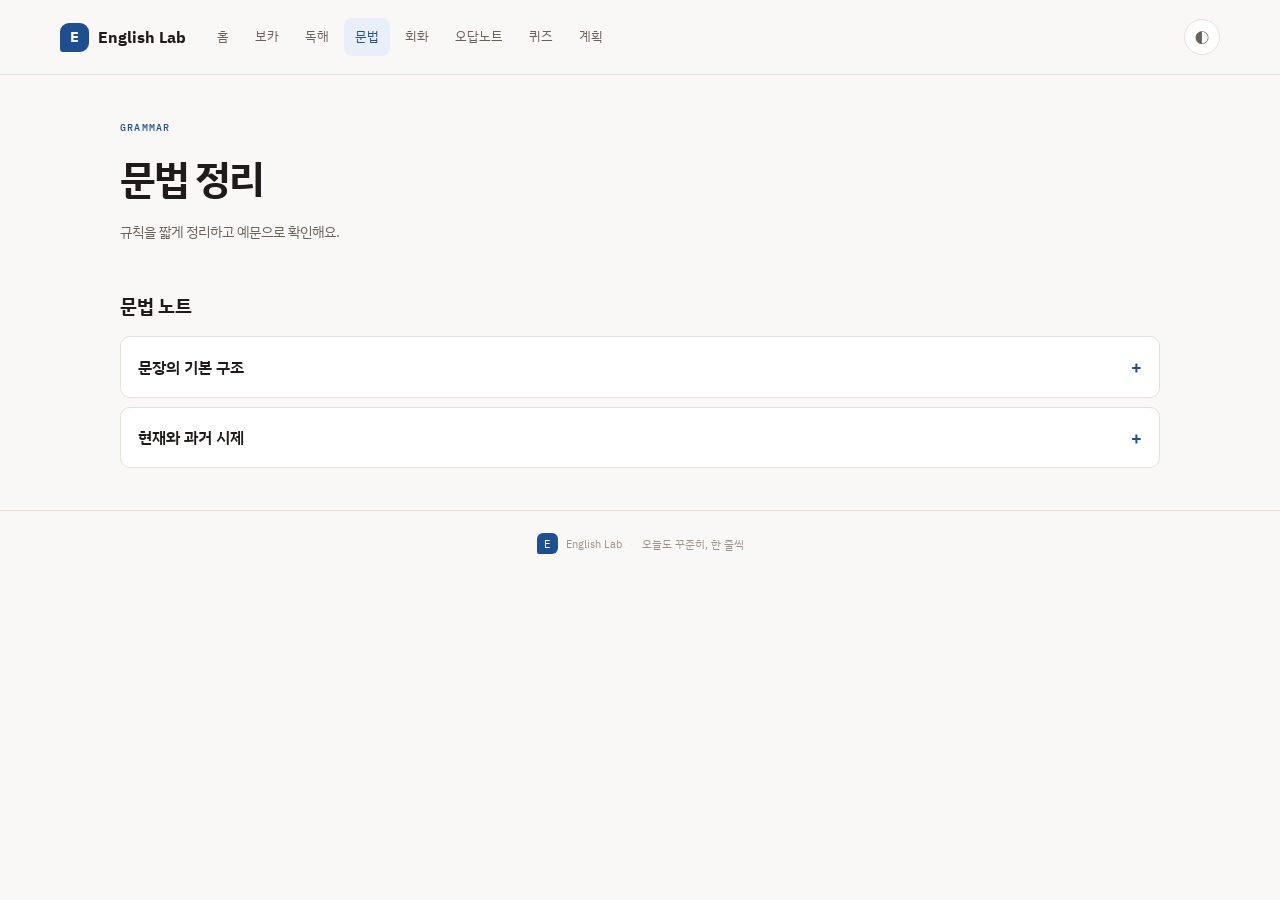
==== pages/grammar.html @ d9759be4 "feat: 영어 학습 사이트 뼈대 구성 Co-authored-by: Copilot <223556219+Copilot@users.noreply.github.com>" ====
<!doctype html>
<html lang="ko"><head>
  <meta charset="utf-8"><meta name="viewport" content="width=device-width, initial-scale=1"><meta name="theme-color" content="#FAF8F6">
  <title>문법 — English Lab</title><link rel="preconnect" href="https://fonts.googleapis.com"><link rel="preconnect" href="https://fonts.gstatic.com" crossorigin>
  <link href="https://fonts.googleapis.com/css2?family=IBM+Plex+Sans+KR:wght@400;600;700&family=IBM+Plex+Mono:wght@400;500&display=swap" rel="stylesheet">
  <link rel="stylesheet" href="../assets/css/style.css"><script src="../assets/js/common.js" defer></script>
</head><body><div id="site-header"></div><main class="container">
  <header class="page-intro"><p class="eyebrow">GRAMMAR</p><h1>문법 정리</h1><p>규칙을 짧게 정리하고 예문으로 확인해요.</p></header>
  <section class="content-section"><h2>문법 노트</h2><div id="grammar-list"></div></section>
</main><div id="site-footer"></div>
<script src="../data/grammar.js"></script><script>
  document.addEventListener("DOMContentLoaded", function () {
    document.getElementById("grammar-list").innerHTML = window.GRAMMAR.map(function (item, index) {
      return '<article class="accordion-item"><button class="accordion-trigger" type="button" aria-expanded="false" aria-controls="grammar-panel-' + index + '">' + item.title + '</button><div class="accordion-panel" id="grammar-panel-' + index + '" hidden><p>' + item.summary + '</p><p>' + item.body + '</p><div class="tag-list">' + item.tags.map(function (tag) { return '<span class="tag">' + tag + "</span>"; }).join("") + "</div></div></article>";
    }).join("");
    document.querySelectorAll(".accordion-trigger").forEach(function (button) {
      button.addEventListener("click", function () {
        var expanded = button.getAttribute("aria-expanded") === "true";
        button.setAttribute("aria-expanded", String(!expanded));
        document.getElementById(button.getAttribute("aria-controls")).hidden = expanded;
      });
    });
  });
</script></body></html>
---- assets/css/style.css ----
:root {
  --paper: #FAF8F6;
  --surface: #FFFFFF;
  --surface-2: #F3F0EC;
  --line: #E6E0D9;
  --ink: #1F1B19;
  --ink-soft: #6B625C;
  --ink-faint: #9C928B;
  --blue: #1E4F8F;
  --blue-soft: #E8EFF8;
  --red: #C0392B;
  --red-soft: #FBEDEB;
  --green: #2E7D52;
  --green-soft: #E7F2EB;
  --shadow: 0 10px 30px rgba(31, 27, 25, 0.05);
  color-scheme: light;
}

@media (prefers-color-scheme: dark) {
  :root:not([data-theme="light"]) {
    --paper: #17191D;
    --surface: #202329;
    --surface-2: #292D34;
    --line: #3A3E46;
    --ink: #F3F0EC;
    --ink-soft: #C1B9B2;
    --ink-faint: #918A84;
    --blue: #91B9EF;
    --blue-soft: #27384F;
    --red: #F08B7E;
    --red-soft: #472C2B;
    --green: #83C69C;
    --green-soft: #263C30;
    --shadow: 0 10px 30px rgba(0, 0, 0, 0.18);
    color-scheme: dark;
  }
}

:root[data-theme="dark"] {
  --paper: #17191D;
  --surface: #202329;
  --surface-2: #292D34;
  --line: #3A3E46;
  --ink: #F3F0EC;
  --ink-soft: #C1B9B2;
  --ink-faint: #918A84;
  --blue: #91B9EF;
  --blue-soft: #27384F;
  --red: #F08B7E;
  --red-soft: #472C2B;
  --green: #83C69C;
  --green-soft: #263C30;
  --shadow: 0 10px 30px rgba(0, 0, 0, 0.18);
  color-scheme: dark;
}

:root[data-theme="light"] { color-scheme: light; }

* { box-sizing: border-box; }
html { min-width: 320px; background: var(--paper); scroll-behavior: smooth; }
body {
  margin: 0;
  color: var(--ink);
  background: var(--paper);
  font-family: "IBM Plex Sans KR", sans-serif;
  line-height: 1.65;
  overflow-x: hidden;
}
a { color: inherit; text-decoration: none; }
button, input { font: inherit; }
button { color: inherit; }
.en { font-family: "IBM Plex Mono", monospace; }
.container { width: min(100% - 32px, 1040px); margin-inline: auto; }

.site-header { position: sticky; z-index: 10; top: 0; border-bottom: 1px solid var(--line); background: var(--paper); }
.header-inner { display: flex; align-items: center; gap: 20px; width: min(100% - 32px, 1160px); height: 68px; margin: auto; }
.brand { display: inline-flex; align-items: center; flex: 0 0 auto; gap: 9px; color: var(--ink); font-size: 16px; font-weight: 700; }
.brand-mark { display: inline-grid; width: 29px; height: 29px; place-items: center; border-radius: 9px 9px 9px 3px; color: var(--surface); background: var(--blue); font-family: "IBM Plex Mono", monospace; font-size: 15px; }
.brand-mark.small { width: 21px; height: 21px; border-radius: 6px 6px 6px 2px; font-size: 11px; }
.site-nav { display: flex; flex: 1; align-items: center; gap: 4px; overflow-x: auto; scrollbar-width: none; }
.site-nav::-webkit-scrollbar { display: none; }
.nav-link { flex: 0 0 auto; padding: 8px 11px; border-radius: 8px; color: var(--ink-soft); font-size: 13px; white-space: nowrap; }
.nav-link:hover, .nav-link[aria-current="page"] { color: var(--blue); background: var(--blue-soft); }
.theme-toggle { display: grid; flex: 0 0 36px; width: 36px; height: 36px; place-items: center; border: 1px solid var(--line); border-radius: 50%; color: var(--ink-soft); background: var(--surface); cursor: pointer; }

.hero { position: relative; padding: 72px 0 64px; border-bottom: 1px solid var(--line); }
.eyebrow { margin: 0 0 8px; color: var(--blue); font-family: "IBM Plex Mono", monospace; font-size: 10px; font-weight: 500; letter-spacing: .12em; }
h1, h2, h3, p { overflow-wrap: anywhere; }
.hero h1 { max-width: 720px; margin: 0; font-size: clamp(34px, 7vw, 56px); letter-spacing: -.055em; line-height: 1.28; }
.ink-accent { color: var(--blue); }
.hero-copy { max-width: 560px; margin: 17px 0 25px; color: var(--ink-soft); font-size: 15px; }
.button-row { display: flex; flex-wrap: wrap; gap: 10px; }
.button { display: inline-flex; min-height: 44px; align-items: center; justify-content: center; gap: 8px; padding: 10px 17px; border: 1px solid transparent; border-radius: 9px; cursor: pointer; font-size: 13px; font-weight: 600; transition: transform .15s ease, background .15s ease; }
.button:hover { transform: translateY(-1px); }
.button-primary { color: var(--surface); background: var(--blue); }
.button-primary:hover { filter: brightness(1.08); }
.button-quiet { border-color: var(--line); background: var(--surface); }
.red-pencil-note { position: absolute; right: 4%; bottom: 32px; color: var(--red); font-size: 13px; font-weight: 600; transform: rotate(-7deg); }

.section-block { padding: 43px 0 0; }
.section-heading { display: flex; align-items: end; justify-content: space-between; gap: 14px; margin-bottom: 18px; }
.section-heading h2, .today-check h2 { margin: 0; font-size: 22px; letter-spacing: -.04em; }
.section-note { color: var(--ink-faint); font-size: 12px; }
.stats-grid { display: grid; grid-template-columns: repeat(2, minmax(0, 1fr)); gap: 12px; }
.stat-card, .category-card { min-width: 0; border: 1px solid var(--line); border-radius: 13px; background: var(--surface); box-shadow: var(--shadow); }
.stat-card { display: flex; min-height: 130px; flex-direction: column; justify-content: center; padding: 18px; }
.stat-card-accent { border-color: var(--blue); background: var(--blue-soft); }
.stat-label, .stat-caption { color: var(--ink-soft); font-size: 12px; }
.stat-card strong { margin: 2px 0; font-family: "IBM Plex Mono", monospace; font-size: 27px; font-weight: 500; }
.stat-caption { color: var(--ink-faint); font-size: 11px; }
.category-grid { display: grid; grid-template-columns: repeat(2, minmax(0, 1fr)); gap: 12px; }
.category-card { position: relative; display: flex; min-height: 156px; flex-direction: column; align-items: flex-start; padding: 17px; transition: transform .15s ease, border-color .15s ease; }
.category-card:hover { transform: translateY(-2px); border-color: var(--blue); }
.category-icon { display: grid; width: 32px; height: 32px; place-items: center; margin-bottom: 13px; border-radius: 9px; color: var(--blue); background: var(--blue-soft); font-family: "IBM Plex Mono", monospace; font-size: 13px; font-weight: 500; }
.category-title { font-size: 16px; font-weight: 700; }
.category-description { margin-top: 3px; color: var(--ink-soft); font-size: 11px; }
.card-arrow { position: absolute; right: 16px; bottom: 16px; color: var(--blue); }
.today-check { position: relative; display: flex; flex-wrap: wrap; align-items: center; justify-content: space-between; gap: 18px; margin: 42px 0 56px; padding: 23px; border: 1px solid var(--line); border-radius: 14px; background: var(--surface-2); }
.today-check p:not(.eyebrow):not(.check-message) { margin: 5px 0 0; color: var(--ink-soft); font-size: 12px; }
.check-message { flex-basis: 100%; margin: -11px 0 0; color: var(--green); font-size: 12px; }

.page-intro { padding: 45px 0 25px; }
.page-intro h1 { margin: 0; font-size: clamp(29px, 6vw, 40px); letter-spacing: -.05em; }
.page-intro > p:last-child { max-width: 650px; margin: 9px 0 0; color: var(--ink-soft); font-size: 14px; }
.content-section { margin: 15px 0 42px; }
.content-section h2 { margin: 0 0 14px; font-size: 19px; }
.panel { padding: 20px; border: 1px solid var(--line); border-radius: 13px; background: var(--surface); }
.placeholder { display: grid; min-height: 130px; place-items: center; padding: 20px; border: 1px dashed var(--ink-faint); border-radius: 12px; color: var(--ink-faint); background: var(--surface); text-align: center; font-size: 13px; }
.form-row { display: flex; flex-wrap: wrap; align-items: end; gap: 12px; }
.field { display: grid; gap: 6px; color: var(--ink-soft); font-size: 12px; }
.field input { width: min(100%, 190px); min-height: 43px; padding: 9px 12px; border: 1px solid var(--line); border-radius: 8px; color: var(--ink); background: var(--paper); }
.helper-text { margin: 12px 0 0; color: var(--ink-faint); font-size: 11px; }
.list-stack { display: grid; gap: 12px; }
.note-card { padding: 19px; border: 1px solid var(--line); border-radius: 12px; background: var(--surface); }
.note-card h3 { margin: 0 0 6px; font-size: 16px; }
.note-card p { margin: 6px 0 0; color: var(--ink-soft); font-size: 13px; }
.tag-list { display: flex; flex-wrap: wrap; gap: 6px; margin-top: 12px; }
.tag { padding: 3px 9px; border-radius: 99px; color: var(--blue); background: var(--blue-soft); font-size: 10px; }
.accordion-item { overflow: hidden; border: 1px solid var(--line); border-radius: 10px; background: var(--surface); }
.accordion-item + .accordion-item { margin-top: 9px; }
.accordion-trigger { display: flex; width: 100%; align-items: center; justify-content: space-between; gap: 15px; padding: 15px 17px; border: 0; background: transparent; text-align: left; cursor: pointer; font-weight: 600; }
.accordion-trigger::after { content: "+"; color: var(--blue); font-family: "IBM Plex Mono", monospace; font-size: 18px; }
.accordion-trigger[aria-expanded="true"]::after { content: "−"; }
.accordion-panel { padding: 0 17px 16px; color: var(--ink-soft); font-size: 13px; }
.accordion-panel[hidden] { display: none; }
.english-sentence { display: block; margin: 10px 0; color: var(--blue); font-size: 14px; }
.strategy-grid { display: grid; gap: 12px; }
.mistake-card { border-left: 3px solid var(--red); }
.answer-wrong, .answer-right { display: block; margin-top: 7px; padding: 9px 11px; border-radius: 7px; font-size: 13px; }
.answer-wrong { color: var(--red); background: var(--red-soft); }
.answer-right { color: var(--green); background: var(--green-soft); }
.quiz-card { max-width: 680px; margin: 0 auto; }
.quiz-count { color: var(--ink-faint); font-family: "IBM Plex Mono", monospace; font-size: 11px; }
.quiz-prompt { margin: 7px 0 18px; font-size: 20px; }
.quiz-options { display: grid; gap: 9px; }
.quiz-option { width: 100%; padding: 12px 14px; border: 1px solid var(--line); border-radius: 9px; background: var(--surface); text-align: left; cursor: pointer; }
.quiz-option:hover:not(:disabled) { border-color: var(--blue); background: var(--blue-soft); }
.quiz-option:disabled { cursor: default; }
.quiz-option.correct { border-color: var(--green); color: var(--green); background: var(--green-soft); }
.quiz-option.incorrect { border-color: var(--red); color: var(--red); background: var(--red-soft); }
.quiz-feedback { min-height: 28px; margin: 14px 0; color: var(--ink-soft); font-size: 13px; }
.quiz-actions { display: flex; justify-content: space-between; gap: 12px; }
.plan-list { display: grid; gap: 9px; }
.plan-item { display: flex; align-items: flex-start; gap: 12px; padding: 13px 15px; border: 1px solid var(--line); border-radius: 10px; background: var(--surface); }
.plan-item input { width: 18px; height: 18px; flex: 0 0 18px; margin: 3px 0 0; accent-color: var(--green); }
.plan-week { display: block; color: var(--blue); font-family: "IBM Plex Mono", monospace; font-size: 10px; }
.plan-title { font-weight: 600; font-size: 13px; }
.plan-item.is-done .plan-title { color: var(--ink-faint); text-decoration: line-through; }
.plan-progress { margin: 0 0 13px; color: var(--ink-soft); font-size: 12px; }

.site-footer { border-top: 1px solid var(--line); }
.site-footer p { display: flex; align-items: center; justify-content: center; gap: 8px; width: min(100% - 32px, 1040px); margin: auto; padding: 22px 0; color: var(--ink-faint); font-size: 11px; }
.footer-divider { color: var(--line); }

@media (min-width: 700px) {
  .header-inner { height: 74px; }
  .hero { padding: 92px 0 82px; }
  .stats-grid { grid-template-columns: repeat(4, minmax(0, 1fr)); }
  .category-grid { grid-template-columns: repeat(4, minmax(0, 1fr)); }
  .category-card { min-height: 176px; padding: 20px; }
  .strategy-grid { grid-template-columns: repeat(3, minmax(0, 1fr)); }
  .content-section { margin-top: 23px; }
}

@media (max-width: 520px) {
  .header-inner { gap: 10px; }
  .brand { gap: 6px; font-size: 14px; }
  .site-nav { gap: 0; }
  .nav-link { padding: 8px 9px; font-size: 12px; }
  .theme-toggle { flex-basis: 33px; width: 33px; height: 33px; }
  .hero { padding-top: 55px; }
  .red-pencil-note { right: 2px; bottom: 13px; }
  .section-heading { align-items: flex-start; }
  .section-note { max-width: 110px; padding-top: 15px; text-align: right; }
  .today-check { align-items: flex-start; flex-direction: column; }
}
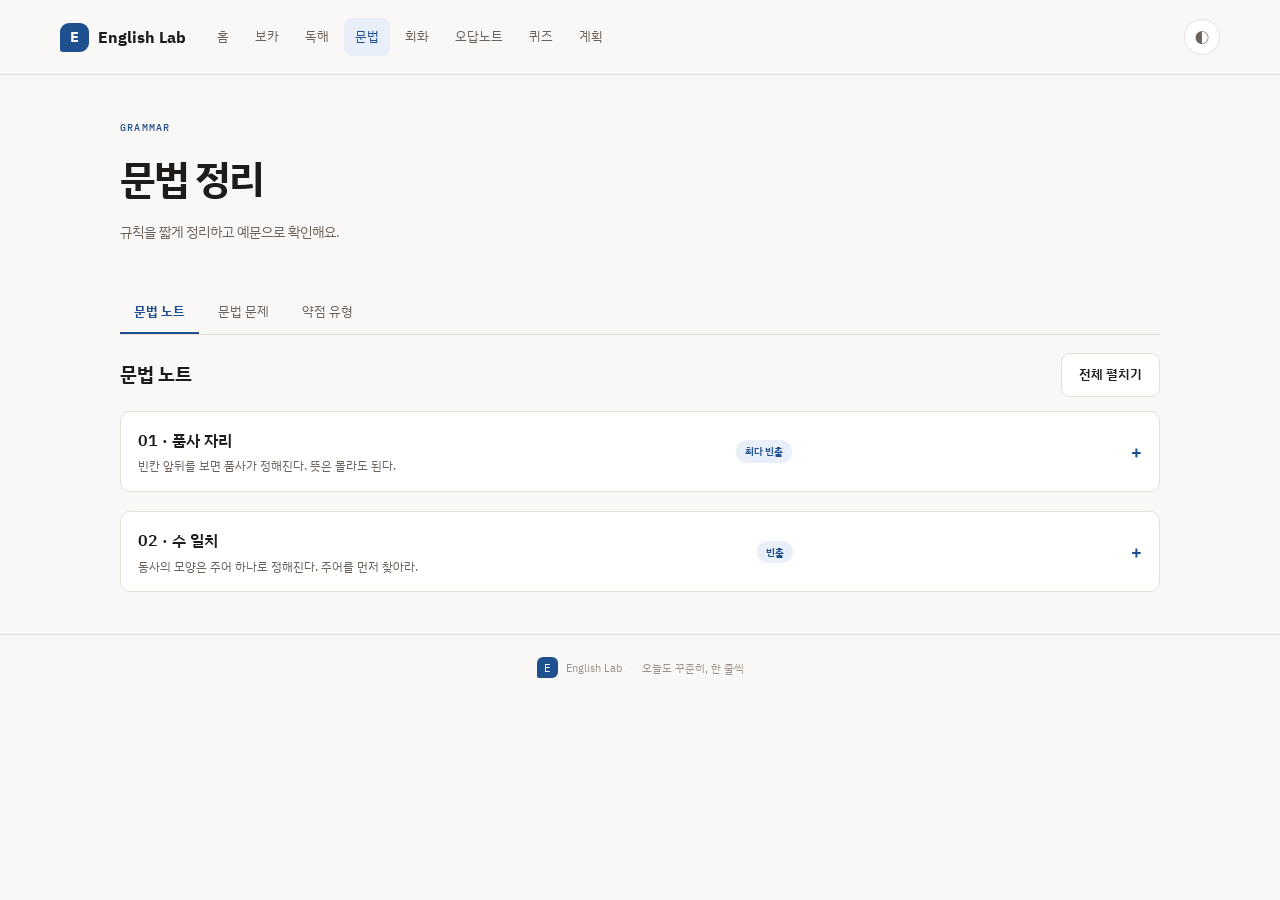
==== commit 615f292c: "feat: 문법 카테고리 3탭 구조와 샘플 토픽 2개 추가 Co-authored-by: Copilot <223556219+Copilot@users.noreply.github.com" ====
--- a/pages/grammar.html
+++ b/pages/grammar.html
@@ -1,24 +1,49 @@
 <!doctype html>
-<html lang="ko"><head>
-  <meta charset="utf-8"><meta name="viewport" content="width=device-width, initial-scale=1"><meta name="theme-color" content="#FAF8F6">
-  <title>문법 — English Lab</title><link rel="preconnect" href="https://fonts.googleapis.com"><link rel="preconnect" href="https://fonts.gstatic.com" crossorigin>
+<html lang="ko">
+<head>
+  <meta charset="utf-8">
+  <meta name="viewport" content="width=device-width, initial-scale=1">
+  <meta name="theme-color" content="#FAF8F6">
+  <title>문법 — English Lab</title>
+  <link rel="preconnect" href="https://fonts.googleapis.com">
+  <link rel="preconnect" href="https://fonts.gstatic.com" crossorigin>
   <link href="https://fonts.googleapis.com/css2?family=IBM+Plex+Sans+KR:wght@400;600;700&family=IBM+Plex+Mono:wght@400;500&display=swap" rel="stylesheet">
-  <link rel="stylesheet" href="../assets/css/style.css"><script src="../assets/js/common.js" defer></script>
-</head><body><div id="site-header"></div><main class="container">
-  <header class="page-intro"><p class="eyebrow">GRAMMAR</p><h1>문법 정리</h1><p>규칙을 짧게 정리하고 예문으로 확인해요.</p></header>
-  <section class="content-section"><h2>문법 노트</h2><div id="grammar-list"></div></section>
-</main><div id="site-footer"></div>
-<script src="../data/grammar.js"></script><script>
-  document.addEventListener("DOMContentLoaded", function () {
-    document.getElementById("grammar-list").innerHTML = window.GRAMMAR.map(function (item, index) {
-      return '<article class="accordion-item"><button class="accordion-trigger" type="button" aria-expanded="false" aria-controls="grammar-panel-' + index + '">' + item.title + '</button><div class="accordion-panel" id="grammar-panel-' + index + '" hidden><p>' + item.summary + '</p><p>' + item.body + '</p><div class="tag-list">' + item.tags.map(function (tag) { return '<span class="tag">' + tag + "</span>"; }).join("") + "</div></div></article>";
-    }).join("");
-    document.querySelectorAll(".accordion-trigger").forEach(function (button) {
-      button.addEventListener("click", function () {
-        var expanded = button.getAttribute("aria-expanded") === "true";
-        button.setAttribute("aria-expanded", String(!expanded));
-        document.getElementById(button.getAttribute("aria-controls")).hidden = expanded;
-      });
-    });
-  });
-</script></body></html>
+  <link rel="stylesheet" href="../assets/css/style.css">
+  <script src="../assets/js/common.js" defer></script>
+  <script src="../assets/js/grammar.js" defer></script>
+</head>
+<body>
+  <div id="site-header"></div>
+  <main class="container">
+    <header class="page-intro">
+      <p class="eyebrow">GRAMMAR</p>
+      <h1>문법 정리</h1>
+      <p>규칙을 짧게 정리하고 예문으로 확인해요.</p>
+    </header>
+    <section class="content-section grammar-workspace">
+      <div class="vocab-tabs" role="tablist" aria-label="문법 학습 메뉴">
+        <button class="vocab-tab" id="grammar-tab-notes" type="button" role="tab" aria-controls="grammar-panel-notes" aria-selected="true">문법 노트</button>
+        <button class="vocab-tab" id="grammar-tab-quiz" type="button" role="tab" aria-controls="grammar-panel-quiz" aria-selected="false" tabindex="-1">문법 문제</button>
+        <button class="vocab-tab" id="grammar-tab-weak" type="button" role="tab" aria-controls="grammar-panel-weak" aria-selected="false" tabindex="-1">약점 유형</button>
+      </div>
+      <section class="vocab-tab-panel" id="grammar-panel-notes" role="tabpanel" aria-labelledby="grammar-tab-notes">
+        <div class="grammar-notes-heading">
+          <h2>문법 노트</h2>
+          <button class="button button-quiet" id="grammar-expand-toggle" type="button" aria-expanded="false">전체 펼치기</button>
+        </div>
+        <div id="grammar-list" class="grammar-list"></div>
+      </section>
+      <section class="vocab-tab-panel" id="grammar-panel-quiz" role="tabpanel" aria-labelledby="grammar-tab-quiz" hidden>
+        <h2>문법 문제</h2>
+        <div class="placeholder">문제 데이터 준비 중</div>
+      </section>
+      <section class="vocab-tab-panel" id="grammar-panel-weak" role="tabpanel" aria-labelledby="grammar-tab-weak" hidden>
+        <h2>약점 유형</h2>
+        <div class="placeholder">문법 문제 데이터가 쌓이면 유형별 정답률과 약점 유형을 여기에 보여드릴게요.</div>
+      </section>
+    </section>
+  </main>
+  <div id="site-footer"></div>
+  <script src="../data/grammar.js"></script>
+</body>
+</html>
--- a/assets/css/style.css
+++ b/assets/css/style.css
@@ -104,6 +104,11 @@
 .stats-grid { display: grid; grid-template-columns: repeat(2, minmax(0, 1fr)); gap: 12px; }
 .stat-card, .category-card { min-width: 0; border: 1px solid var(--line); border-radius: 13px; background: var(--surface); box-shadow: var(--shadow); }
 .stat-card { display: flex; min-height: 130px; flex-direction: column; justify-content: center; padding: 18px; }
+.due-review-card { color: inherit; transition: transform .15s ease, border-color .15s ease, background .15s ease; }
+.due-review-card[aria-disabled="true"] { cursor: default; }
+.due-review-card.has-due-words { border-color: var(--red); color: var(--red); background: var(--red-soft); }
+.due-review-card.has-due-words .stat-label, .due-review-card.has-due-words .stat-caption { color: var(--red); }
+.due-review-card.has-due-words:hover { transform: translateY(-2px); }
 .stat-card-accent { border-color: var(--blue); background: var(--blue-soft); }
 .stat-label, .stat-caption { color: var(--ink-soft); font-size: 12px; }
 .stat-card strong { margin: 2px 0; font-family: "IBM Plex Mono", monospace; font-size: 27px; font-weight: 500; }
@@ -134,6 +139,98 @@
 .note-card { padding: 19px; border: 1px solid var(--line); border-radius: 12px; background: var(--surface); }
 .note-card h3 { margin: 0 0 6px; font-size: 16px; }
 .note-card p { margin: 6px 0 0; color: var(--ink-soft); font-size: 13px; }
+.vocab-controls { display: grid; grid-template-columns: auto auto minmax(180px, 1fr) auto; align-items: end; gap: 12px; margin-bottom: 12px; padding: 15px; border: 1px solid var(--line); border-radius: 12px; background: var(--surface-2); }
+.vocab-controls select, .vocab-controls input { min-width: 0; min-height: 43px; padding: 9px 12px; border: 1px solid var(--line); border-radius: 8px; color: var(--ink); background: var(--surface); }
+.vocab-controls select { min-width: 105px; }
+.vocab-search-field input { width: 100%; }
+.vocab-hide-toggle { white-space: nowrap; }
+.vocab-day-navigation { display: flex; justify-content: space-between; gap: 10px; margin: 10px 0; }
+.vocab-day-navigation[hidden] { display: none; }
+.vocab-day-navigation .button { min-width: 130px; }
+.vocab-membership { color: var(--ink-faint); font-size: 9px; }
+.vocab-track-prompt { min-height: 78px; }
+.vocab-track-summary { display: grid; grid-template-columns: repeat(3, minmax(0, 1fr)); gap: 10px; }
+.vocab-track-count { display: flex; align-items: center; justify-content: space-between; gap: 8px; padding: 14px; border: 1px solid var(--line); border-radius: 10px; background: var(--surface); color: var(--ink-soft); font-size: 12px; }
+.vocab-track-count strong { color: var(--blue); font-family: "IBM Plex Mono", monospace; font-weight: 500; }
+.vocab-result-count { margin: 0 0 9px; color: var(--ink-faint); font-size: 11px; }
+.vocab-list { display: grid; gap: 20px; }
+.vocab-table { width: 100%; table-layout: fixed; border: 1px solid var(--line); border-spacing: 0; border-radius: 12px; background: var(--surface); }
+.vocab-table caption { padding: 0 0 9px; color: var(--blue); font-family: "IBM Plex Mono", monospace; font-size: 12px; font-weight: 500; text-align: left; }
+.vocab-table th, .vocab-table td { padding: 9px 12px; border-bottom: 1px solid var(--line); overflow-wrap: anywhere; text-align: left; vertical-align: middle; font-size: 12px; }
+.vocab-table th { color: var(--ink-soft); background: var(--surface-2); font-size: 11px; }
+.vocab-table th:nth-child(1) { width: 34%; }
+.vocab-table th:nth-child(2) { width: 15%; }
+.vocab-table th:nth-child(3) { width: 51%; }
+.vocab-entry-row { cursor: pointer; }
+.vocab-entry-row:hover { background: var(--surface-2); }
+.vocab-entry-row[aria-expanded="true"] { background: var(--blue-soft); }
+.vocab-expand-button { display: inline-flex; max-width: 100%; align-items: baseline; gap: 8px; padding: 0; border: 0; color: inherit; background: transparent; text-align: left; cursor: pointer; }
+.vocab-word, .vocab-pos, .vocab-pos-inline, .vocab-example, .vocab-example-ko { display: block; }
+.vocab-word { color: var(--blue); font-size: 13px; font-weight: 500; }
+.vocab-pos, .vocab-pos-inline { color: var(--ink-faint); font-size: 10px; }
+.vocab-pos-inline { display: none; }
+.vocab-meaning-hidden { min-width: 74px; padding: 4px 8px; border: 1px solid var(--line); border-radius: 5px; color: var(--ink-faint); background: var(--surface-2); cursor: pointer; font-size: 10px; }
+.vocab-detail-row[hidden] { display: none; }
+.vocab-detail-row td { width: 100%; padding: 0; background: var(--surface-2); }
+.vocab-table tbody .vocab-detail-row { display: table-row; }
+.vocab-table tbody .vocab-detail-row[hidden] { display: none; }
+.vocab-table tbody .vocab-detail-row td { display: table-cell; }
+.vocab-detail-panel { display: grid; gap: 6px; width: 100%; padding: 10px 16px; }
+.vocab-detail-section { margin: 0; color: var(--ink-soft); font-size: 12px; }
+.vocab-detail-label { display: block; margin-bottom: 4px; color: var(--ink-faint); font-size: 10px; }
+.vocab-example { color: var(--blue); font-size: 12px; }
+.vocab-example-ko { margin-top: 2px; color: var(--ink-soft); font-size: 11px; }
+.vocab-tags { margin-top: 0; }
+.vocab-recall-row { display: flex; align-items: baseline; justify-content: space-between; gap: 12px; }
+.vocab-inline-tags { flex: 0 0 auto; color: var(--ink-faint); font-size: 10px; text-align: right; }
+.vocab-tabs { display: flex; gap: 5px; margin-bottom: 18px; border-bottom: 1px solid var(--line); }
+.vocab-tab { padding: 10px 14px; border: 0; border-bottom: 2px solid transparent; color: var(--ink-soft); background: transparent; cursor: pointer; font-size: 13px; }
+.vocab-tab[aria-selected="true"] { border-bottom-color: var(--blue); color: var(--blue); font-weight: 700; }
+.vocab-tab-panel[hidden], .vocab-exam-stage[hidden] { display: none; }
+.vocab-tab-panel h2 { margin: 0 0 14px; font-size: 19px; }
+.vocab-exam-settings { display: grid; grid-template-columns: repeat(4, minmax(0, 1fr)); align-items: end; gap: 14px; }
+.vocab-exam-settings select { width: 100%; min-width: 0; min-height: 43px; padding: 9px 12px; border: 1px solid var(--line); border-radius: 8px; color: var(--ink); background: var(--surface); }
+.vocab-exam-settings .button { justify-self: start; }
+.vocab-exam-message { grid-column: 1 / -1; margin: 0; color: var(--red); font-size: 12px; }
+.vocab-exam-stage { margin-top: 16px; scroll-margin-top: 90px; }
+.vocab-question { max-width: 700px; margin-inline: auto; }
+.vocab-question-prompt { margin: 8px 0 18px; color: var(--ink); font-size: 19px; line-height: 1.6; overflow-wrap: anywhere; }
+.vocab-next-button { margin-top: 16px; }
+.vocab-quiz-feedback p { margin: 5px 0; }
+.vocab-results h3 { margin: 2px 0; font-size: 24px; }
+.vocab-result-rate { margin: 0; color: var(--green); font-size: 14px; font-weight: 600; }
+.vocab-result-misses { margin-top: 22px; }
+.vocab-result-misses h4 { margin: 0 0 9px; font-size: 14px; }
+.vocab-result-miss { padding: 11px 0; border-top: 1px solid var(--line); }
+.vocab-result-miss strong, .vocab-result-miss span { margin-right: 10px; }
+.vocab-result-miss strong { color: var(--blue); }
+.vocab-result-miss p { margin: 5px 0 0; color: var(--ink-soft); font-size: 12px; }
+.vocab-result-actions { margin-top: 18px; }
+.vocab-wrong-card { border-left: 3px solid var(--red); }
+.vocab-wrong-card h3 { color: var(--red); }
+.vocab-wrong-meta { display: block; margin-top: 8px; color: var(--ink-faint); font-size: 10px; }
+#vocab-wrong-start { margin-top: 14px; }
+.vocab-review-summary { display: grid; grid-template-columns: repeat(3, minmax(0, 1fr)); gap: 10px; margin-bottom: 24px; }
+.vocab-review-stat { display: flex; min-width: 0; flex-direction: column; gap: 4px; padding: 14px; border: 1px solid var(--line); border-radius: 11px; background: var(--surface); }
+.vocab-review-stat span { color: var(--ink-soft); font-size: 11px; }
+.vocab-review-stat strong { color: var(--blue); font-family: "IBM Plex Mono", monospace; font-size: 22px; font-weight: 500; }
+.vocab-review-stat:first-child strong { color: var(--red); }
+.vocab-review-section { margin-top: 28px; }
+.vocab-review-section h3 { margin: 0 0 12px; font-size: 16px; }
+.vocab-due-card { border-left: 3px solid var(--red); }
+.vocab-due-heading { display: flex; flex-wrap: wrap; align-items: baseline; gap: 6px 10px; }
+.vocab-due-heading h4 { margin: 0; color: var(--blue); font-size: 16px; }
+.vocab-due-heading .vocab-pos { display: inline; }
+.vocab-review-badge { margin-left: auto; color: var(--ink-faint); font-size: 10px; }
+.vocab-due-meaning { color: var(--ink); font-size: 14px; font-weight: 600; }
+.vocab-due-tip { margin: 10px 0 !important; color: var(--red); font-size: 15px !important; font-weight: 600; }
+.vocab-due-example { color: var(--blue) !important; font-size: 12px !important; }
+.vocab-due-translation, .vocab-due-distractors { color: var(--ink-soft); font-size: 11px !important; }
+#vocab-review-start { margin-top: 14px; }
+.vocab-weak-table { width: 100%; table-layout: fixed; border: 1px solid var(--line); border-spacing: 0; border-radius: 11px; background: var(--surface); }
+.vocab-weak-table th, .vocab-weak-table td { padding: 10px 12px; border-bottom: 1px solid var(--line); overflow-wrap: anywhere; text-align: left; font-size: 12px; }
+.vocab-weak-table th { color: var(--ink-soft); background: var(--surface-2); font-size: 11px; }
+.vocab-weak-table tbody tr:last-child td { border-bottom: 0; }
 .tag-list { display: flex; flex-wrap: wrap; gap: 6px; margin-top: 12px; }
 .tag { padding: 3px 9px; border-radius: 99px; color: var(--blue); background: var(--blue-soft); font-size: 10px; }
 .accordion-item { overflow: hidden; border: 1px solid var(--line); border-radius: 10px; background: var(--surface); }
@@ -143,6 +240,32 @@
 .accordion-trigger[aria-expanded="true"]::after { content: "−"; }
 .accordion-panel { padding: 0 17px 16px; color: var(--ink-soft); font-size: 13px; }
 .accordion-panel[hidden] { display: none; }
+.grammar-notes-heading { display: flex; align-items: center; justify-content: space-between; gap: 12px; margin-bottom: 14px; }
+.grammar-notes-heading h2 { margin: 0; font-size: 19px; }
+.grammar-list { display: grid; gap: 10px; }
+.grammar-topic-trigger { align-items: center; }
+.grammar-topic-summary { display: grid; min-width: 0; gap: 3px; }
+.grammar-topic-heading { color: var(--ink); }
+.grammar-topic-one-line { color: var(--ink-soft); font-size: 12px; font-weight: 400; }
+.grammar-weight { flex: 0 0 auto; padding: 3px 9px; border-radius: 99px; color: var(--blue); background: var(--blue-soft); font-size: 10px; }
+.grammar-topic-panel { display: grid; gap: 18px; padding-top: 2px; }
+.grammar-detail-section { min-width: 0; }
+.grammar-detail-section h3 { margin: 0 0 8px; color: var(--ink); font-size: 14px; }
+.grammar-detail-section > p { margin: 0; white-space: pre-line; }
+.grammar-table-scroll { max-width: 100%; overflow-x: auto; border: 1px solid var(--line); border-radius: 9px; }
+.grammar-table { width: 100%; min-width: 390px; border-collapse: collapse; background: var(--surface); }
+.grammar-table th, .grammar-table td { padding: 9px 11px; border-bottom: 1px solid var(--line); text-align: left; vertical-align: top; }
+.grammar-table th { color: var(--ink-soft); background: var(--surface-2); font-size: 11px; }
+.grammar-table td { color: var(--ink); font-size: 12px; }
+.grammar-table tbody tr:last-child td { border-bottom: 0; }
+.grammar-examples { display: grid; gap: 8px; }
+.grammar-example-card { min-width: 0; padding: 10px 12px; border: 1px solid var(--line); border-radius: 9px; background: var(--surface); }
+.grammar-example-card p { margin: 0; overflow-wrap: anywhere; }
+.grammar-example-good { color: var(--green); }
+.grammar-example-bad { margin-top: 4px !important; color: var(--red); text-decoration: line-through; }
+.grammar-example-note { margin-top: 6px !important; color: var(--ink-faint); font-size: 11px; }
+.grammar-trap { padding: 11px 13px; border-left: 3px solid var(--red); border-radius: 0 8px 8px 0; color: var(--ink); background: var(--red-soft); }
+.grammar-workspace .vocab-tab-panel > h2 { margin-bottom: 14px; }
 .english-sentence { display: block; margin: 10px 0; color: var(--blue); font-size: 14px; }
 .strategy-grid { display: grid; gap: 12px; }
 .mistake-card { border-left: 3px solid var(--red); }
@@ -175,7 +298,7 @@
 @media (min-width: 700px) {
   .header-inner { height: 74px; }
   .hero { padding: 92px 0 82px; }
-  .stats-grid { grid-template-columns: repeat(4, minmax(0, 1fr)); }
+  .stats-grid { grid-template-columns: repeat(5, minmax(0, 1fr)); }
   .category-grid { grid-template-columns: repeat(4, minmax(0, 1fr)); }
   .category-card { min-height: 176px; padding: 20px; }
   .strategy-grid { grid-template-columns: repeat(3, minmax(0, 1fr)); }
@@ -193,4 +316,60 @@
   .section-heading { align-items: flex-start; }
   .section-note { max-width: 110px; padding-top: 15px; text-align: right; }
   .today-check { align-items: flex-start; flex-direction: column; }
-}
+  .vocab-controls { grid-template-columns: repeat(2, minmax(0, 1fr)); gap: 10px; padding: 12px; }
+  .vocab-controls select { width: 100%; min-width: 0; }
+  .vocab-search-field { grid-column: 1 / -1; }
+  .vocab-hide-toggle { width: 100%; }
+  .vocab-expand-toggle { width: 100%; }
+  .vocab-day-navigation .button { min-width: 0; flex: 1; }
+  .vocab-track-summary { grid-template-columns: 1fr; }
+  .vocab-table, .vocab-table tbody, .vocab-table tr, .vocab-table td { display: block; width: 100%; }
+  .vocab-table thead { position: static; width: auto; height: auto; overflow: visible; clip: auto; white-space: normal; clip-path: none; }
+  .vocab-table thead tr { display: grid; grid-template-columns: minmax(0, 1fr) minmax(0, 1.15fr); padding: 0 12px; }
+  .vocab-table thead th { padding: 8px 3px; border: 0; }
+  .vocab-table thead th:nth-child(2) { display: none; }
+  .vocab-table tbody tr.vocab-entry-row { display: grid; grid-template-columns: minmax(0, 1fr) minmax(0, 1.15fr); align-items: center; padding: 8px 12px; border-bottom: 1px solid var(--line); }
+  .vocab-table tbody tr.vocab-entry-row td { min-width: 0; padding: 5px 3px; border: 0; }
+  .vocab-table tbody tr.vocab-entry-row td:nth-child(2) { display: none; }
+  .vocab-table tbody tr.vocab-entry-row td:nth-child(3) { text-align: right; }
+  .vocab-table tbody tr.vocab-entry-row td:nth-child(3)::before { content: none; }
+  .vocab-expand-button { display: flex; flex-direction: column; align-items: flex-start; gap: 1px; }
+  .vocab-table .vocab-entry-row .vocab-expand-button .vocab-pos-inline { display: block; }
+  .vocab-table tbody tr.vocab-detail-row { display: block; padding: 0; border-bottom: 1px solid var(--line); }
+  .vocab-table tbody tr.vocab-detail-row[hidden] { display: none; }
+  .vocab-table tbody tr.vocab-detail-row td { display: block; padding: 0; }
+  .vocab-detail-panel { gap: 6px; padding: 10px 12px; }
+  .vocab-recall-row { align-items: flex-start; }
+  .vocab-inline-tags { font-size: 9px; }
+  .vocab-tabs { gap: 0; }
+  .vocab-tab { flex: 1; padding-inline: 7px; font-size: 12px; white-space: nowrap; }
+  .grammar-topic-trigger { align-items: flex-start; gap: 8px; padding: 13px 12px; }
+  .grammar-topic-trigger::after { flex: 0 0 auto; }
+  .grammar-topic-one-line { font-size: 11px; }
+  .grammar-weight { padding: 3px 7px; font-size: 9px; }
+  .grammar-topic-panel { padding-inline: 12px; }
+  .grammar-notes-heading .button { min-height: 40px; padding-inline: 11px; font-size: 11px; white-space: nowrap; }
+  .vocab-exam-settings { grid-template-columns: repeat(2, minmax(0, 1fr)); gap: 12px; padding: 15px; }
+  .vocab-question-prompt { font-size: 16px; }
+  .vocab-results h3 { font-size: 21px; }
+  .vocab-result-actions { flex-direction: column; }
+  .vocab-result-actions .button { width: 100%; }
+  .vocab-review-summary { gap: 7px; }
+  .vocab-review-stat { padding: 10px 8px; }
+  .vocab-review-stat span { font-size: 10px; }
+  .vocab-review-stat strong { font-size: 18px; }
+  .vocab-weak-table, .vocab-weak-table tbody, .vocab-weak-table tr, .vocab-weak-table td { display: block; width: 100%; }
+  .vocab-weak-table thead { position: absolute; width: 1px; height: 1px; overflow: hidden; clip: rect(0, 0, 0, 0); clip-path: inset(50%); }
+  .vocab-weak-table tbody tr { display: grid; grid-template-columns: minmax(0, 1fr) auto; gap: 0 10px; padding: 8px 12px; border-bottom: 1px solid var(--line); }
+  .vocab-weak-table tbody tr:last-child { border-bottom: 0; }
+  .vocab-weak-table td { display: flex; justify-content: space-between; gap: 10px; padding: 4px 0; border: 0; }
+  .vocab-weak-table td:nth-child(1), .vocab-weak-table td:nth-child(2) { grid-column: 1 / -1; }
+  .vocab-weak-table td::before { content: attr(data-label); color: var(--ink-faint); font-size: 10px; }
+  .vocab-weak-table td:nth-child(1)::before { content: none; }
+  .vocab-weak-table td:nth-child(1) { color: var(--blue); font-weight: 600; }
+  .vocab-weak-table td:nth-child(3), .vocab-weak-table td:nth-child(4) { justify-content: flex-start; }
+}
+
+@media (max-width: 380px) {
+  .vocab-inline-tags { max-width: 78px; overflow-wrap: anywhere; }
+}
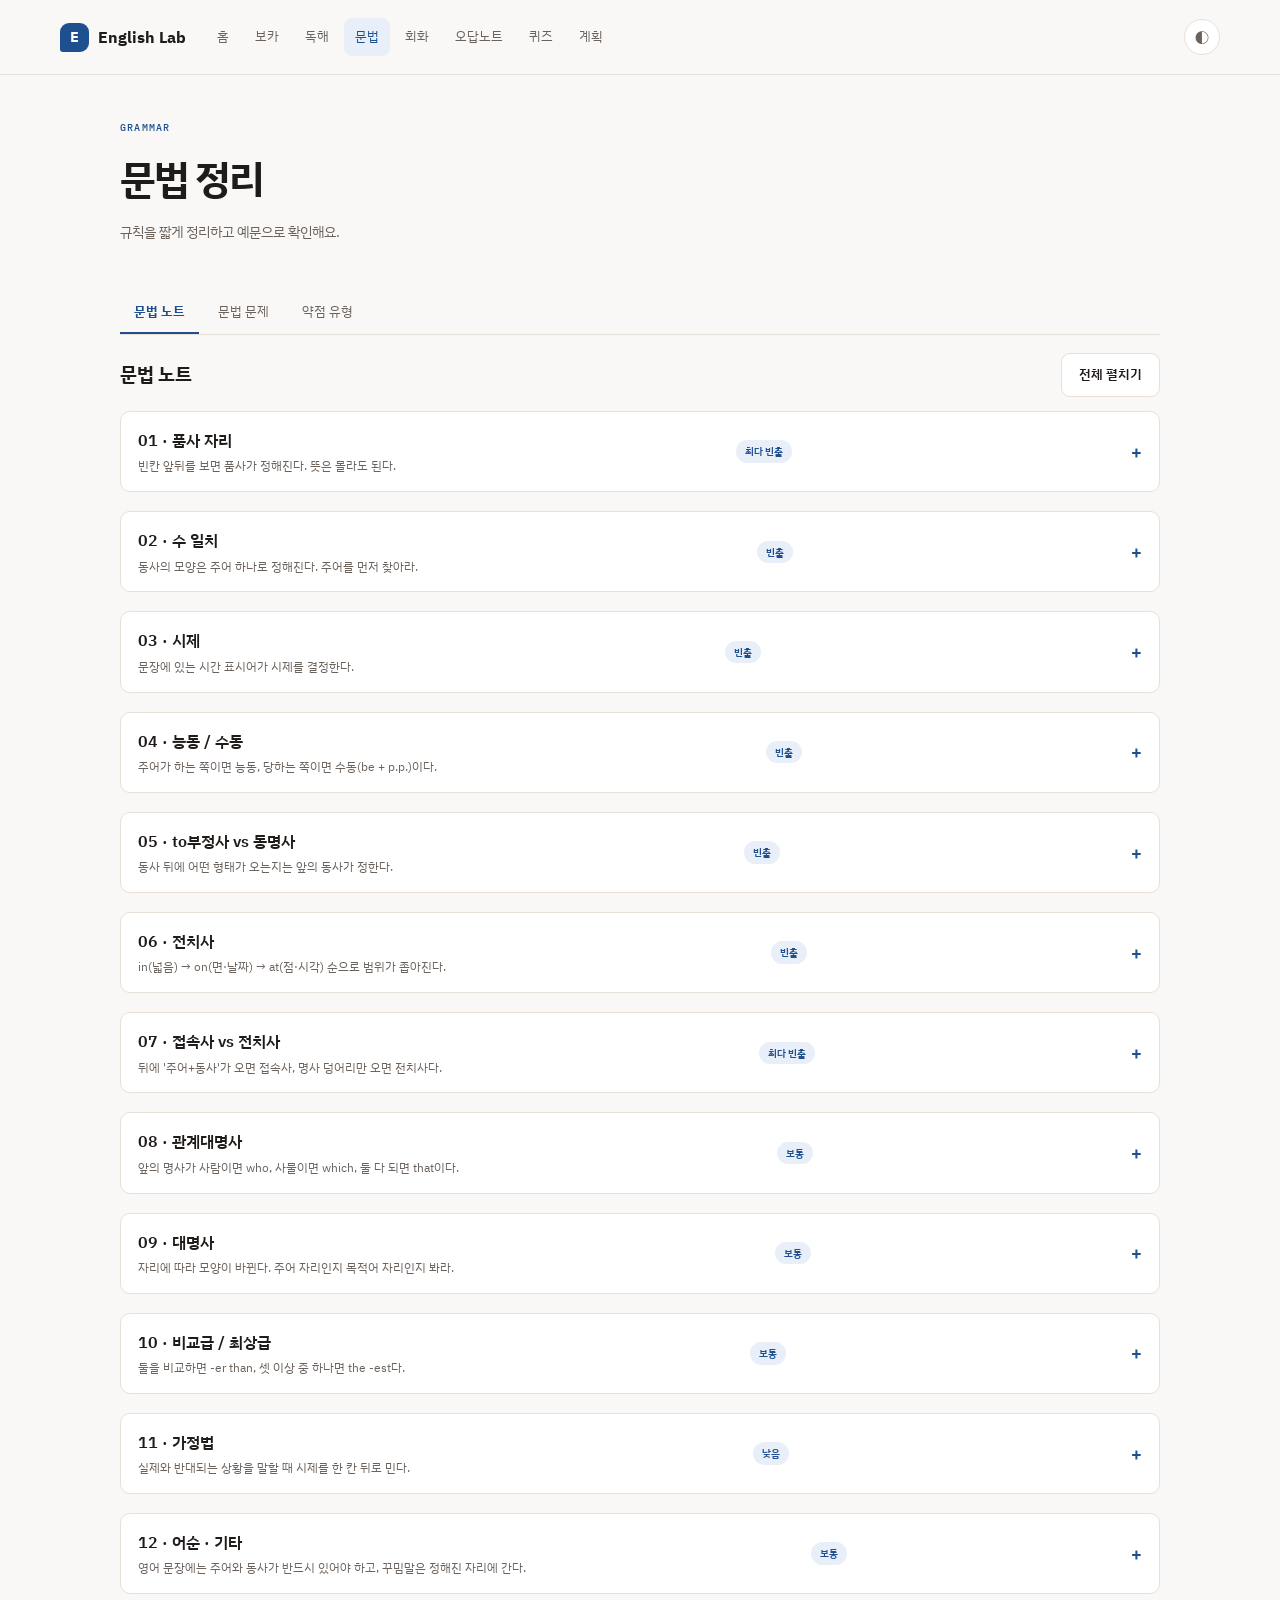
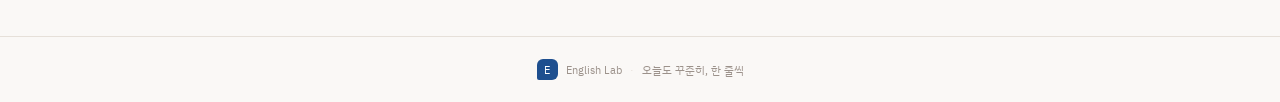
==== commit 2e2f8817: "feat: 문법 문제 기능과 약점 유형 분석, 문제 40개 추가 Co-authored-by: Copilot <223556219+Copilot@users.noreply.github." ====
--- a/pages/grammar.html
+++ b/pages/grammar.html
@@ -35,11 +35,26 @@
       </section>
       <section class="vocab-tab-panel" id="grammar-panel-quiz" role="tabpanel" aria-labelledby="grammar-tab-quiz" hidden>
         <h2>문법 문제</h2>
-        <div class="placeholder">문제 데이터 준비 중</div>
+        <form class="panel grammar-quiz-settings" id="grammar-quiz-form">
+          <label class="field" for="grammar-quiz-rule">유형
+            <select id="grammar-quiz-rule"></select>
+          </label>
+          <label class="field" for="grammar-quiz-count">문항 수
+            <select id="grammar-quiz-count">
+              <option value="10">10문제</option>
+              <option value="20">20문제</option>
+              <option value="all">전체</option>
+            </select>
+          </label>
+          <p class="grammar-quiz-message" id="grammar-quiz-message" aria-live="polite"></p>
+          <button class="button button-primary" type="submit">시작</button>
+        </form>
+        <div class="grammar-quiz-stage" id="grammar-quiz-stage" aria-live="polite" hidden></div>
       </section>
       <section class="vocab-tab-panel" id="grammar-panel-weak" role="tabpanel" aria-labelledby="grammar-tab-weak" hidden>
         <h2>약점 유형</h2>
-        <div class="placeholder">문법 문제 데이터가 쌓이면 유형별 정답률과 약점 유형을 여기에 보여드릴게요.</div>
+        <div id="grammar-weak-list" class="grammar-weak-list"></div>
+        <button class="button button-primary" id="grammar-weak-practice" type="button" disabled>약점 유형만 집중 연습</button>
       </section>
     </section>
   </main>
--- a/assets/css/style.css
+++ b/assets/css/style.css
@@ -266,6 +266,37 @@
 .grammar-example-note { margin-top: 6px !important; color: var(--ink-faint); font-size: 11px; }
 .grammar-trap { padding: 11px 13px; border-left: 3px solid var(--red); border-radius: 0 8px 8px 0; color: var(--ink); background: var(--red-soft); }
 .grammar-workspace .vocab-tab-panel > h2 { margin-bottom: 14px; }
+.grammar-quiz-settings { display: grid; grid-template-columns: repeat(2, minmax(0, 1fr)); align-items: end; gap: 12px; margin-bottom: 16px; }
+.grammar-quiz-settings select { width: 100%; min-width: 0; min-height: 43px; padding: 9px 12px; border: 1px solid var(--line); border-radius: 8px; color: var(--ink); background: var(--surface); }
+.grammar-quiz-settings .button, .grammar-quiz-message { grid-column: 1 / -1; }
+.grammar-quiz-message { margin: 0; color: var(--red); font-size: 12px; }
+.grammar-quiz-stage[hidden] { display: none; }
+.grammar-question, .grammar-results { max-width: 760px; margin-inline: auto; }
+.grammar-question-prompt { margin: 7px 0 18px; font-size: 19px; }
+.grammar-quiz-options { margin-bottom: 14px; }
+.grammar-answer-feedback { margin: 13px 0; color: var(--ink-soft); font-size: 13px; }
+.grammar-explanation { margin: 0 0 8px; }
+.grammar-note-link { color: var(--blue); font-size: 12px; font-weight: 600; }
+.grammar-next-button { margin-top: 6px; }
+.grammar-results h3 { margin: 0 0 6px; font-size: 23px; }
+.grammar-result-rate { margin: 0 0 18px; color: var(--green); font-weight: 600; }
+.grammar-result-rules, .grammar-result-misses { margin-top: 18px; }
+.grammar-result-rules h4, .grammar-result-misses h4 { margin: 0 0 9px; font-size: 14px; }
+.grammar-result-rules p, .grammar-result-miss p { margin: 5px 0; font-size: 12px; }
+.grammar-result-miss { padding: 10px 12px; border-left: 3px solid var(--red); border-radius: 0 8px 8px 0; background: var(--red-soft); }
+.grammar-result-miss + .grammar-result-miss { margin-top: 8px; }
+.grammar-result-actions { margin-top: 18px; }
+.grammar-weak-list { display: grid; gap: 9px; margin-bottom: 16px; }
+.grammar-weak-item { display: grid; grid-template-columns: minmax(110px, 1fr) minmax(80px, 2fr) auto; align-items: center; gap: 12px; padding: 12px 14px; border: 1px solid var(--line); border-radius: 10px; background: var(--surface); }
+.grammar-weak-item.is-weak { border-color: var(--red); color: var(--red); background: var(--red-soft); }
+.grammar-weak-heading { display: flex; flex-wrap: wrap; align-items: baseline; gap: 8px; }
+.grammar-weak-count, .grammar-data-insufficient { color: var(--ink-faint); font-size: 11px; }
+.grammar-data-insufficient { grid-column: 2 / -1; margin: 0; }
+.grammar-accuracy-track { height: 9px; overflow: hidden; border-radius: 99px; background: var(--surface-2); }
+.grammar-accuracy-bar { display: block; height: 100%; border-radius: inherit; background: var(--green); }
+.grammar-weak-item.is-weak .grammar-accuracy-bar { background: var(--red); }
+.grammar-accuracy-value { min-width: 38px; font-family: "IBM Plex Mono", monospace; font-size: 12px; text-align: right; }
+.grammar-weak-item .grammar-data-insufficient { grid-column: 2 / -1; }
 .english-sentence { display: block; margin: 10px 0; color: var(--blue); font-size: 14px; }
 .strategy-grid { display: grid; gap: 12px; }
 .mistake-card { border-left: 3px solid var(--red); }
@@ -349,6 +380,15 @@
   .grammar-weight { padding: 3px 7px; font-size: 9px; }
   .grammar-topic-panel { padding-inline: 12px; }
   .grammar-notes-heading .button { min-height: 40px; padding-inline: 11px; font-size: 11px; white-space: nowrap; }
+  .grammar-quiz-settings { padding: 14px; }
+  .grammar-quiz-settings .button, .grammar-result-actions .button, #grammar-weak-practice { width: 100%; }
+  .grammar-question-prompt { font-size: 16px; }
+  .grammar-weak-item { grid-template-columns: minmax(0, 1fr) auto; gap: 8px; padding: 11px; }
+  .grammar-weak-heading { grid-column: 1 / -1; justify-content: space-between; }
+  .grammar-data-insufficient { grid-column: 1 / -1; }
+  .grammar-accuracy-track { grid-column: 1; }
+  .grammar-accuracy-value { grid-column: 2; grid-row: 2; }
+  .grammar-result-actions { flex-direction: column; }
   .vocab-exam-settings { grid-template-columns: repeat(2, minmax(0, 1fr)); gap: 12px; padding: 15px; }
   .vocab-question-prompt { font-size: 16px; }
   .vocab-results h3 { font-size: 21px; }
